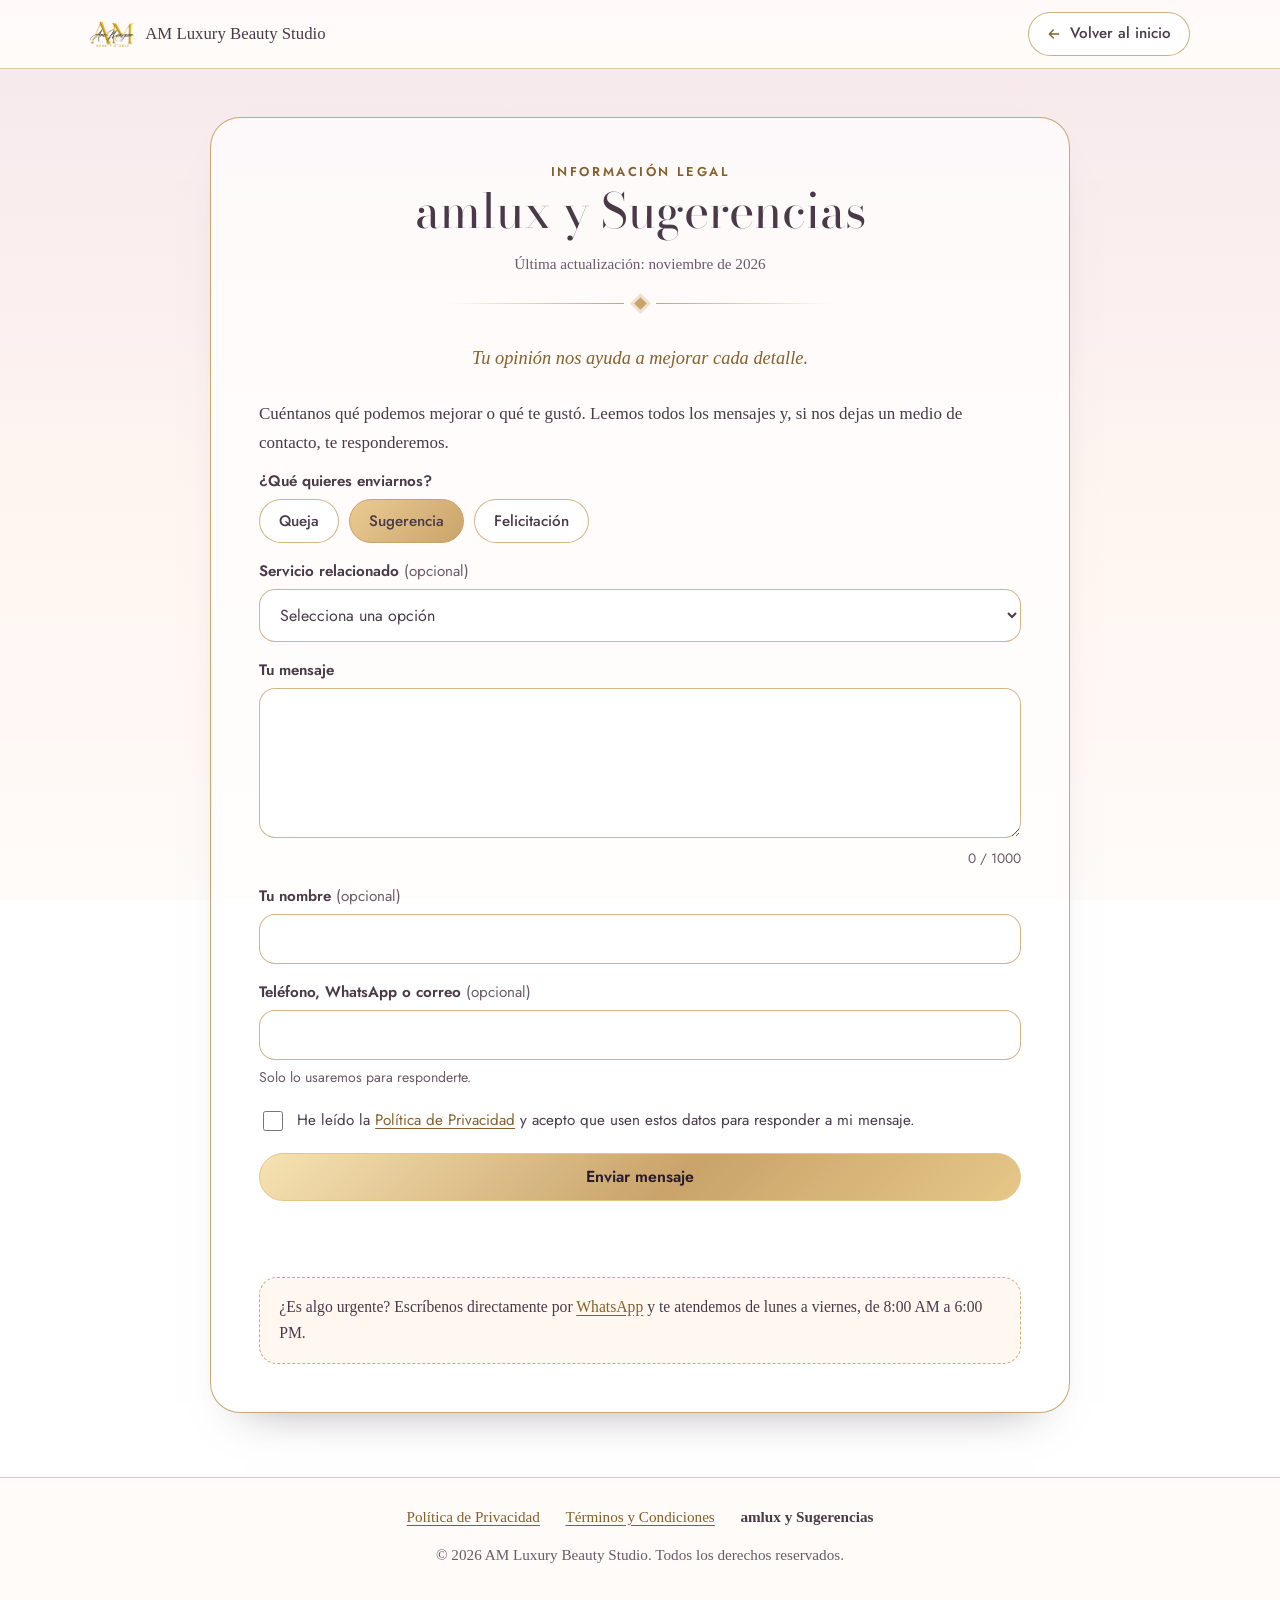
==== quejas-y-sugerencias.html @ 8fc3896b "Add files via upload" ====
<!DOCTYPE html>
<html lang="es">
<head>
<meta charset="utf-8">
<meta name="viewport" content="width=device-width, initial-scale=1">
<title>amlux y Sugerencias | AM Luxury Beauty Studio</title>
<meta name="description" content="Envía tu queja, sugerencia o felicitación a AM Luxury Beauty Studio.">
<meta name="theme-color" content="#F4E7EB">
<link rel="icon" href="img/AM-logo.png">
<link rel="preconnect" href="https://fonts.googleapis.com">
<link rel="preconnect" href="https://fonts.gstatic.com" crossorigin>
<link href="https://fonts.googleapis.com/css2?family=Bodoni+Moda:ital,opsz,wght@0,6..96,400..600;1,6..96,400..600&family=Jost:wght@300..700&display=swap" rel="stylesheet">
<link rel="stylesheet" href="css/legal.css">
</head>
<body>
<a class="skip" href="#contenido">Ir al contenido</a>

<header class="lg-header">
  <div class="lg-bar">
    <a class="lg-brand" href="index.html" aria-label="AM Luxury Beauty Studio, inicio">
      <img src="img/AM-logo.png" alt="" width="44" height="44">
      <span>AM Luxury Beauty Studio</span>
    </a>
    <a class="lg-back" href="index.html"><svg viewBox="0 0 24 24" aria-hidden="true"><path d="M19 12H5M11 6l-6 6 6 6"/></svg>Volver al inicio</a>
  </div>
</header>

<main id="contenido">
  <div class="lg-wrap">
    <article class="lg-card">
      <p class="lg-eyebrow">Información legal</p>
      <h1>amlux y Sugerencias</h1>
      <p class="lg-date">Última actualización: noviembre de 2026</p>
      <div class="lg-divider" aria-hidden="true"><i></i><b></b><i></i></div>
      <p class="lg-intro">Tu opinión nos ayuda a mejorar cada detalle.</p>
      <p>Cuéntanos qué podemos mejorar o qué te gustó. Leemos todos los mensajes y, si nos dejas un medio de contacto, te responderemos.</p>

      <form id="qs-form" novalidate>
        <fieldset>
          <legend>¿Qué quieres enviarnos?</legend>
          <div class="kinds" role="radiogroup">
            <label><input type="radio" name="tipo" value="Queja"><span>Queja</span></label>
            <label><input type="radio" name="tipo" value="Sugerencia" checked><span>Sugerencia</span></label>
            <label><input type="radio" name="tipo" value="Felicitación"><span>Felicitación</span></label>
          </div>
        </fieldset>

        <div>
          <label class="lb" for="qs-servicio">Servicio relacionado <span class="opt">(opcional)</span></label>
          <select id="qs-servicio" name="servicio">
            <option value="">Selecciona una opción</option><option value="Manicura">Manicura</option><option value="Manicura SPA">Manicura SPA</option><option value="Pedicura">Pedicura</option><option value="Pedicura SPA">Pedicura SPA</option><option value="Extensiones de pestañas">Extensiones de pestañas</option><option value="Diseño de cejas">Diseño de cejas</option><option value="Paquete Luxury Full Service">Paquete Luxury Full Service</option><option value="Atención y reservas">Atención y reservas</option><option value="Instalaciones">Instalaciones</option><option value="Página web">Página web</option><option value="Otro">Otro</option>
          </select>
        </div>

        <div>
          <label class="lb" for="qs-mensaje">Tu mensaje</label>
          <textarea id="qs-mensaje" name="mensaje" maxlength="1000" required aria-describedby="qs-count qs-err"></textarea>
          <div class="count" id="qs-count" aria-hidden="true">0 / 1000</div>
        </div>

        <div>
          <label class="lb" for="qs-nombre">Tu nombre <span class="opt">(opcional)</span></label>
          <input type="text" id="qs-nombre" name="nombre" maxlength="80" autocomplete="name">
        </div>

        <div>
          <label class="lb" for="qs-contacto">Teléfono, WhatsApp o correo <span class="opt">(opcional)</span></label>
          <input type="text" id="qs-contacto" name="contacto" maxlength="120" autocomplete="off" aria-describedby="qs-hint">
          <p class="hint" id="qs-hint">Solo lo usaremos para responderte.</p>
        </div>

        <div class="hp" aria-hidden="true">
          <label for="qs-web">No rellenar este campo</label>
          <input type="text" id="qs-web" name="web" tabindex="-1" autocomplete="off">
        </div>

        <label class="check"><input type="checkbox" id="qs-ok" required><span>He leído la <a href="politica-de-privacidad.html" target="_blank" rel="noopener">Política de Privacidad</a> y acepto que usen estos datos para responder a mi mensaje.</span></label>

        <button class="btn" type="submit" id="qs-send">Enviar mensaje</button>
        <p class="form-msg" id="qs-msg" role="status" aria-live="polite"></p>
        <p class="form-msg err" id="qs-err" role="alert" hidden></p>
      </form>

      <div class="lg-note">
        ¿Es algo urgente? Escríbenos directamente por <a href="https://wa.me/5354117337?text=Hola%2C%20tengo%20una%20consulta%20sobre%20AM%20Luxury%20Beauty%20Studio." target="_blank" rel="noopener">WhatsApp</a> y te atendemos de lunes a viernes, de 8:00 AM a 6:00 PM.
      </div>
    </article>
  </div>
</main>

<footer class="lg-footer">
  <div class="lg-wrap">
    <nav aria-label="Información legal">
      <a href="politica-de-privacidad.html">Política de Privacidad</a>
      <a href="terminos-y-condiciones.html">Términos y Condiciones</a>
      <a href="amlux-y-sugerencias.html" aria-current="page">amlux y Sugerencias</a>
    </nav>
    <p>© <span id="anio"></span> AM Luxury Beauty Studio. Todos los derechos reservados.</p>
  </div>
</footer>
<script>document.getElementById('anio').textContent = new Date().getFullYear();</script>
<script>
  (function(){
    var ENDPOINT = 'https://script.google.com/macros/s/AKfycbyJNoPmmT6luqR0TkggzDmdA9nBhYqvC_Uc6GADgjfWz6ya2yi0OKH3iuM7j-bTble0/exec';   // mismo Google Apps Script de las evaluaciones
    var form = document.getElementById('qs-form');
    var msg = document.getElementById('qs-msg'), err = document.getElementById('qs-err'), send = document.getElementById('qs-send');
    var area = document.getElementById('qs-mensaje'), count = document.getElementById('qs-count');
    var KEY = 'am_qs_ultimo';
    function setErr(t, el){ err.textContent = t; err.hidden = !t; if (t){ msg.textContent = ''; if (el) el.focus(); } }
    area.addEventListener('input', function(){ count.textContent = area.value.length + ' / 1000'; });

    form.addEventListener('submit', function(e){
      e.preventDefault(); setErr(''); msg.className = 'form-msg'; msg.textContent = '';
      var d = {
        tipo: (form.querySelector('input[name="tipo"]:checked') || {}).value || 'Sugerencia',
        servicio: form.servicio.value, mensaje: area.value.trim(),
        nombre: form.nombre.value.trim(), contacto: form.contacto.value.trim(), web: form.web.value
      };
      if (d.web) return;                               // campo trampa para robots
      if (d.mensaje.length < 10){ setErr('Cuéntanos un poco más: escribe al menos 10 caracteres.', area); return; }
      if (!document.getElementById('qs-ok').checked){ setErr('Para enviar el mensaje, acepta la Política de Privacidad.', document.getElementById('qs-ok')); return; }
      try {
        var last = parseInt(localStorage.getItem(KEY), 10) || 0;
        if (Date.now() - last < 60000){ setErr('Acabas de enviar un mensaje. Espera un minuto antes de enviar otro.'); return; }
      } catch (x) {}

      send.disabled = true; msg.textContent = 'Enviando…';
      fetch(ENDPOINT, {
        method: 'POST',
        headers: {'Content-Type': 'text/plain;charset=utf-8'},   // evita la petición previa (CORS) que Apps Script no admite
        body: JSON.stringify({tipo: 'queja', categoria: d.tipo, servicio: d.servicio, mensaje: d.mensaje, nombre: d.nombre, contacto: d.contacto, web: d.web})
      })
      .then(function(r){ if (!r.ok) throw new Error('http'); return r.json(); })
      .then(function(r){
        if (!r || r.ok !== true) throw new Error((r && r.error) || 'respuesta');
        try { localStorage.setItem(KEY, String(Date.now())); } catch (x) {}
        form.reset(); count.textContent = '0 / 1000';
        msg.className = 'form-msg ok';
        msg.textContent = '¡Gracias! Recibimos tu mensaje' + (d.contacto ? ' y te responderemos pronto.' : '.');
      })
      .catch(function(){
        msg.textContent = '';
        setErr('No se pudo enviar tu mensaje. Inténtalo de nuevo en unos minutos o escríbenos por WhatsApp.');
      })
      .then(function(){ send.disabled = false; });
    });
  })();
</script>
</body>
</html>
---- css/legal.css ----
/* Páginas legales de AM Luxury Beauty Studio */
:root{
  --porcelain:#FFFBF9; --rose-tone:#F5CDD6; --sage-tone:#C9E4D6; --lilac-tone:#D8CCEF; --peach:#FFF0E6;
  --ink:#4A3A48; --ink-soft:#6B5A66; --gold:#C9A36A; --gold-deep:#86602A; --gold-light:#EBCB92;
  --display:"Bodoni Moda","Didot","Bodoni 72",Georgia,serif;
  --body:"Jost","Avenir Next","Helvetica Neue",Arial,sans-serif;
}
*,*::before,*::after{box-sizing:border-box}
html{scroll-behavior:smooth;-webkit-text-size-adjust:100%}
body{
  margin:0;color:var(--ink);font-family:math;font-size:1.0625rem;line-height:1.7;
  background:linear-gradient(180deg,#F6E8EC 0%,#FFF6F1 60%,#FFFBF9 100%);background-attachment:fixed;min-height:100vh;
  display:flex;flex-direction:column;
}
img{display:block;max-width:100%}
[hidden]{display:none !important}
a{color:var(--gold-deep);text-underline-offset:3px}
a:hover{color:var(--ink)}
:focus-visible{outline:3px solid var(--gold-deep);outline-offset:3px;border-radius:4px}
.sr{position:absolute;width:1px;height:1px;overflow:hidden;clip:rect(0 0 0 0);white-space:nowrap}
.skip{position:absolute;left:-999px;top:0;background:var(--ink);color:#fff;padding:.7rem 1rem;z-index:100}
.skip:focus{left:1rem;top:1rem}
.lg-wrap{width:min(860px,100% - clamp(1.4rem,5vw,3rem));margin-inline:auto}

/* Encabezado */
.lg-header{background:rgba(255,251,249,.96);border-bottom:1px solid rgba(201,163,106,.55);position:sticky;top:0;z-index:20}
.lg-bar{margin-inline:auto;display:flex;align-items:center;justify-content:space-between;gap:1rem;min-height:68px;width:min(1100px,100% - clamp(1.4rem,5vw,3rem))}
.lg-brand{display:flex;align-items:center;gap:.7rem;color:var(--ink);text-decoration:none}
.lg-brand img{width:44px;height:44px;object-fit:contain}
.lg-brand span{font-size:1.05rem}
.lg-back{
  display:inline-flex;align-items:center;gap:.5rem;min-height:44px;padding:.3rem 1.1rem;border:1.5px solid rgba(201,163,106,.85);border-radius:999px;
  background:#fff;color:var(--ink);font:500 .95rem/1 var(--body);text-decoration:none;transition:border-color .2s,transform .15s;
}
.lg-back:hover{border-color:var(--gold-deep);color:var(--ink)}
.lg-back:active{transform:scale(.97)}
.lg-back svg{width:16px;height:16px;fill:none;stroke:var(--gold-deep);stroke-width:2;stroke-linecap:round;stroke-linejoin:round}
@media (max-width:520px){.lg-brand span{display:none}}

/* Contenido */
main{flex:1;padding:clamp(1.6rem,4vw,3rem) 0 clamp(2rem,5vw,4rem)}
.lg-card{
  padding:clamp(1.4rem,4vw,3rem);border:1px solid rgba(201,163,106,.95);border-radius:30px;
  background:rgba(255,255,255,.7);box-shadow:0 26px 46px -36px rgba(74,58,72,.6);
}
.lg-eyebrow{margin:0 0 .4rem;font:600 .8rem/1 var(--body);letter-spacing:.2em;text-transform:uppercase;color:var(--gold-deep);text-align:center}
h1{margin:0;font:400 clamp(2rem,5vw,3rem)/1.1 var(--display);text-align:center}
.lg-date{margin:.8rem 0 0;text-align:center;color:var(--ink-soft);font-size:.95rem}
.lg-divider{display:flex;align-items:center;gap:.7rem;max-width:24rem;margin:1.4rem auto clamp(1.4rem,3vw,2.2rem)}
.lg-divider i{flex:1;height:1px;background:linear-gradient(90deg,rgba(201,163,106,0),var(--gold))}
.lg-divider i:last-child{background:linear-gradient(90deg,var(--gold),rgba(201,163,106,0))}
.lg-divider b{flex:none;width:9px;height:9px;background:var(--gold);transform:rotate(45deg);box-shadow:0 0 0 3px rgba(201,163,106,.28)}
.lg-intro{margin:0 0 1.6rem;text-align:center;font-style:italic;color:var(--gold-deep);font-size:1.15rem}
h2{margin:2rem 0 .6rem;font:400 1.4rem/1.25 var(--display);display:flex;align-items:baseline;gap:.6rem}
h2::before{content:"";flex:none;width:8px;height:8px;background:var(--gold);transform:rotate(45deg) translateY(-2px)}
p{margin:0 0 .9rem}
ul{margin:0 0 1rem;padding:0;list-style:none}
li{position:relative;padding-left:1.4rem;margin:.35rem 0}
li::before{content:"";position:absolute;left:.1rem;top:.65em;width:6px;height:6px;background:var(--gold);transform:rotate(45deg)}
.lg-note{margin-top:2rem;padding:1rem 1.2rem;border:1px dashed rgba(201,163,106,.9);border-radius:18px;background:rgba(255,246,236,.7);font-size:.98rem}

/* Botones y formulario */
.btn{
  display:inline-flex;align-items:center;justify-content:center;gap:.55rem;min-height:48px;padding:.6rem 1.5rem;border:1.5px solid #E6C788;border-radius:999px;cursor:pointer;
  background:linear-gradient(135deg,#F6E2B3 0%,#C9A36A 55%,#E6C788 100%);color:#2A1A2E;font:600 1rem/1 var(--body);text-decoration:none;
  transition:filter .2s,transform .15s;
}
.btn:hover{filter:brightness(1.07);color:#2A1A2E}
.btn:active{transform:scale(.97)}
.btn[disabled]{opacity:.6;cursor:not-allowed;filter:none}
form{display:grid;gap:1.2rem;margin-top:.5rem}
fieldset{margin:0;padding:0;border:0;min-width:0}
legend,label.lb{display:block;margin:0 0 .45rem;padding:0;font:600 .95rem/1.3 var(--body);color:var(--ink)}
.opt{font-weight:400;color:var(--ink-soft)}
input[type=text],select,textarea{
  width:100%;padding:.8rem 1rem;border:1.5px solid rgba(201,163,106,.8);border-radius:16px;background:#fff;color:var(--ink);
  font:400 1rem/1.4 var(--body);
}
textarea{min-height:150px;resize:vertical}
input[type=text]:focus-visible,select:focus-visible,textarea:focus-visible{outline:3px solid var(--gold-deep);outline-offset:2px;border-radius:16px}
.hint{margin:.35rem 0 0;font-size:.88rem;color:var(--ink-soft);font-family:var(--body)}
.kinds{display:flex;flex-wrap:wrap;gap:.6rem}
.kinds label{position:relative;cursor:pointer}
.kinds input{position:absolute;opacity:0;inset:0;margin:0;cursor:pointer}
.kinds span{
  display:inline-flex;align-items:center;min-height:44px;padding:.4rem 1.2rem;border:1.5px solid rgba(201,163,106,.8);border-radius:999px;background:#fff;
  font:500 .95rem/1 var(--body);transition:background-color .2s,border-color .2s;
}
.kinds input:checked+span{background:linear-gradient(135deg,var(--gold-light),var(--gold));border-color:var(--gold)}
.kinds input:focus-visible+span{outline:3px solid var(--gold-deep);outline-offset:3px}
.check{display:flex;gap:.7rem;align-items:flex-start;font:400 .95rem/1.5 var(--body)}
.check input{flex:none;width:20px;height:20px;margin-top:.15rem;accent-color:var(--gold-deep)}
.hp{position:absolute;left:-9999px;width:1px;height:1px;overflow:hidden}
.form-msg{margin:0;min-height:1.5em;font:500 1rem/1.5 var(--body)}
.form-msg.ok{color:#2F6B4F}
.form-msg.err{color:#9A2F3F}
.count{text-align:right;font:400 .85rem var(--body);color:var(--ink-soft)}

/* Pie */
.lg-footer{padding:1.6rem 0 2rem;text-align:center;background:var(--porcelain);border-top:1px solid rgba(201,163,106,.55);font-size:.95rem}
.lg-footer nav{display:flex;flex-wrap:wrap;justify-content:center;gap:.3rem 1.6rem;margin-bottom:.8rem}
.lg-footer a[aria-current="page"]{color:var(--ink);font-weight:600;text-decoration:none}
.lg-footer p{margin:0;color:var(--ink-soft)}
@media (prefers-reduced-motion:reduce){*{transition:none !important;scroll-behavior:auto}}
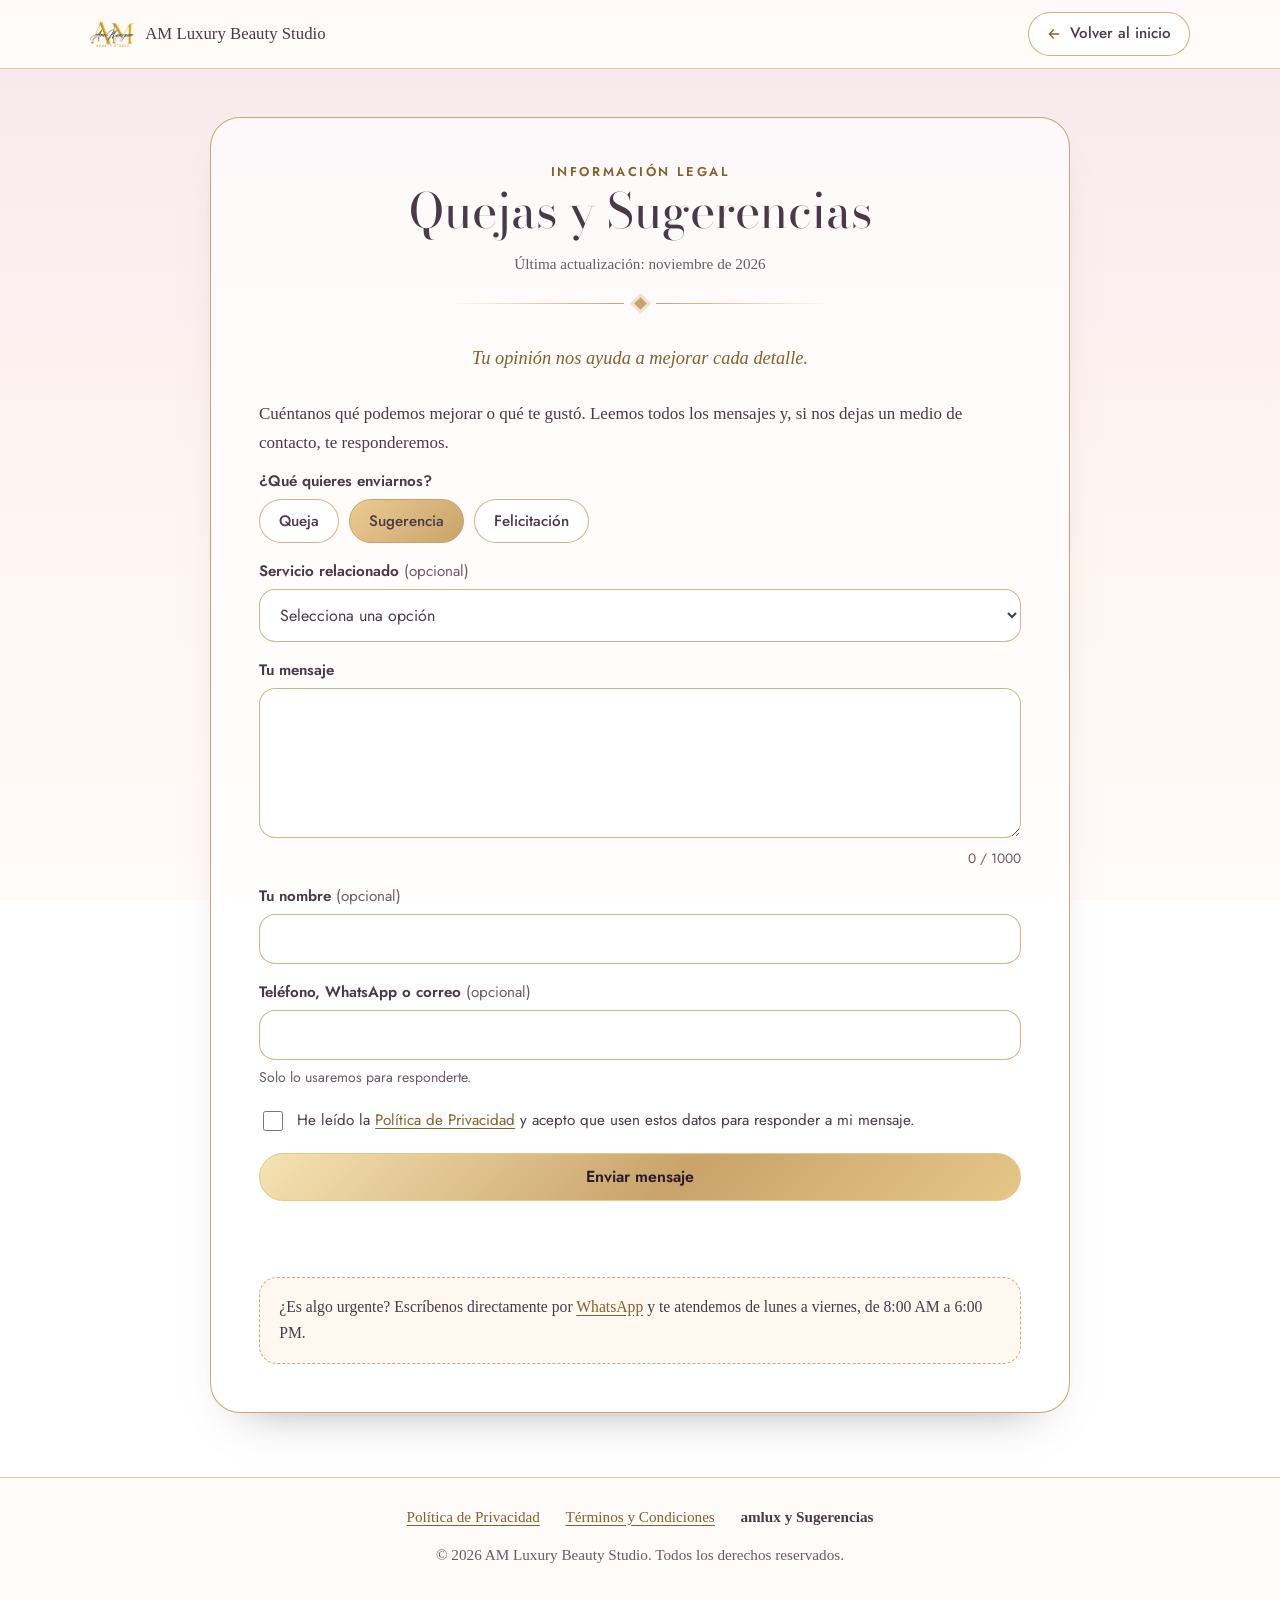
==== commit 57b0f010: "quejas-y-sugerencias.html" ====
--- a/quejas-y-sugerencias.html
+++ b/quejas-y-sugerencias.html
@@ -3,7 +3,7 @@
 <head>
 <meta charset="utf-8">
 <meta name="viewport" content="width=device-width, initial-scale=1">
-<title>amlux y Sugerencias | AM Luxury Beauty Studio</title>
+<title>Quejas y Sugerencias | AM Luxury Beauty Studio</title>
 <meta name="description" content="Envía tu queja, sugerencia o felicitación a AM Luxury Beauty Studio.">
 <meta name="theme-color" content="#F4E7EB">
 <link rel="icon" href="img/AM-logo.png">
@@ -29,7 +29,7 @@
   <div class="lg-wrap">
     <article class="lg-card">
       <p class="lg-eyebrow">Información legal</p>
-      <h1>amlux y Sugerencias</h1>
+      <h1>Quejas y Sugerencias</h1>
       <p class="lg-date">Última actualización: noviembre de 2026</p>
       <div class="lg-divider" aria-hidden="true"><i></i><b></b><i></i></div>
       <p class="lg-intro">Tu opinión nos ayuda a mejorar cada detalle.</p>
